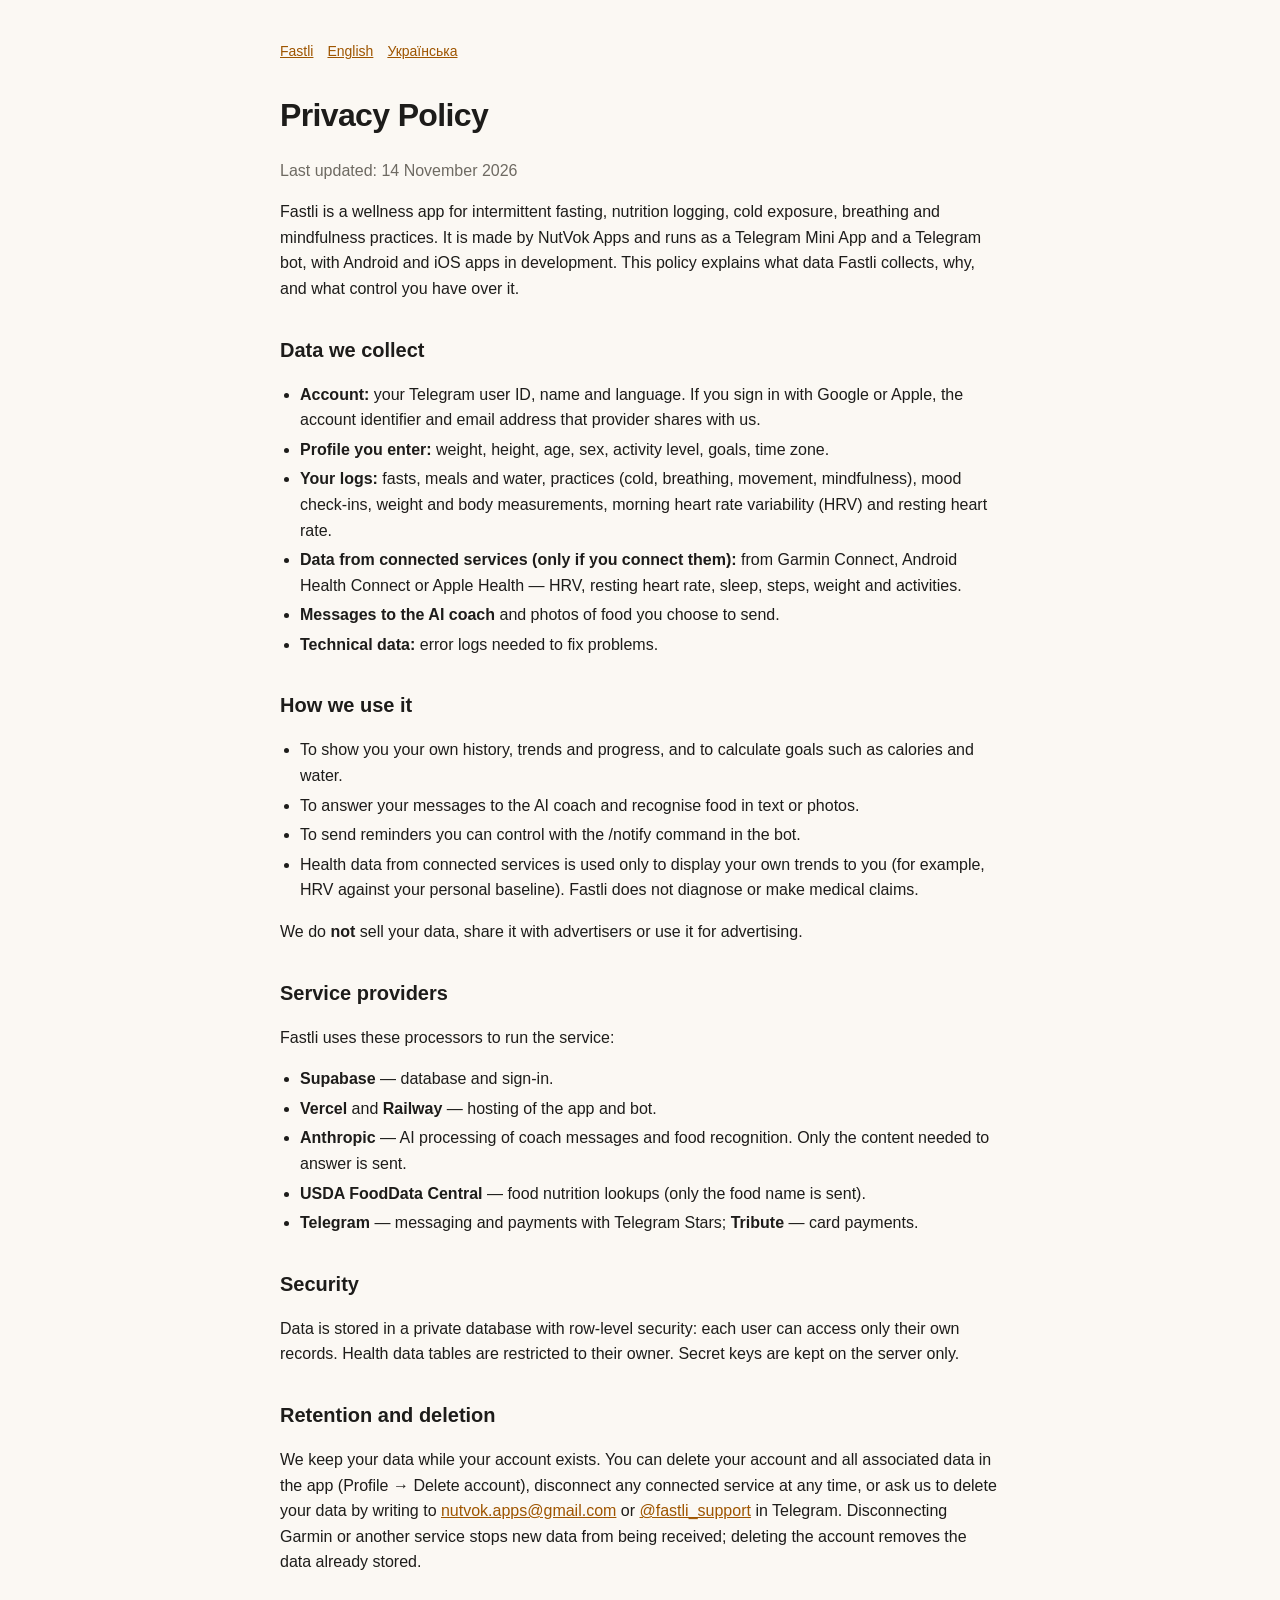
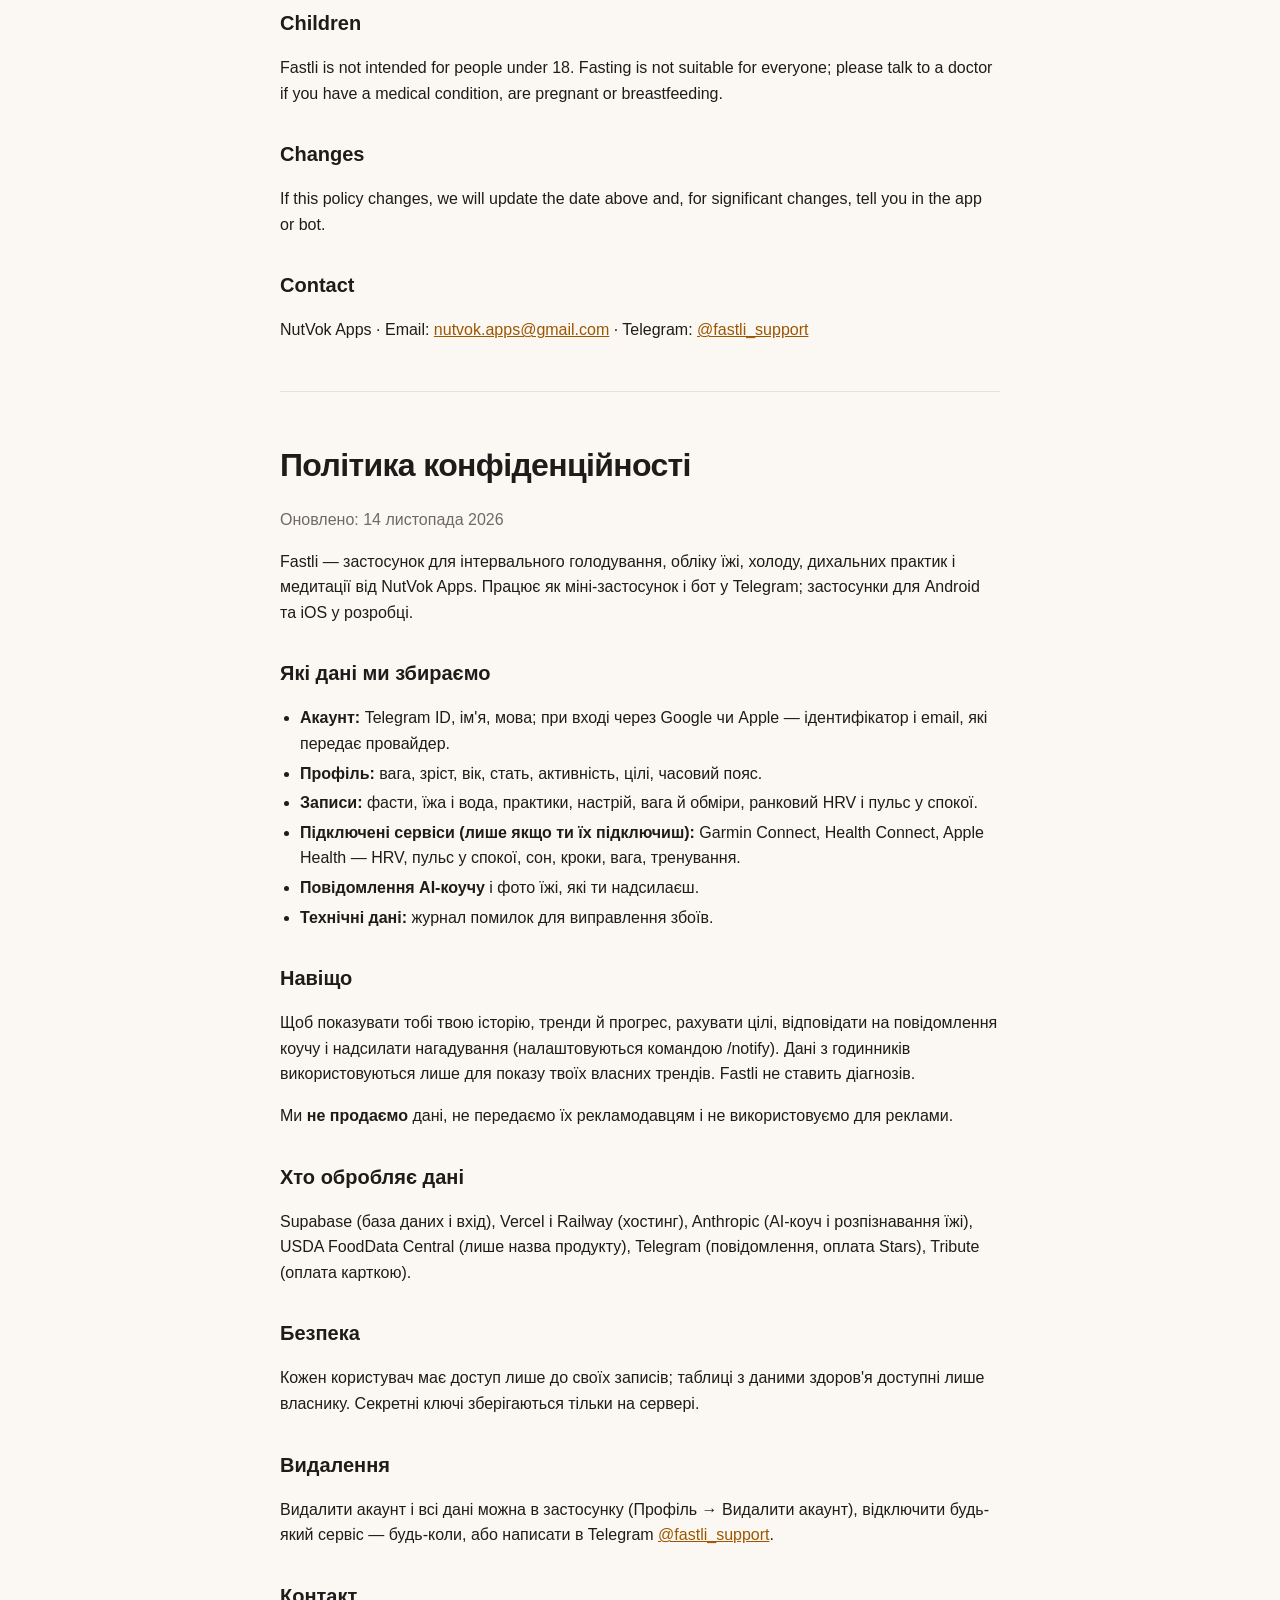
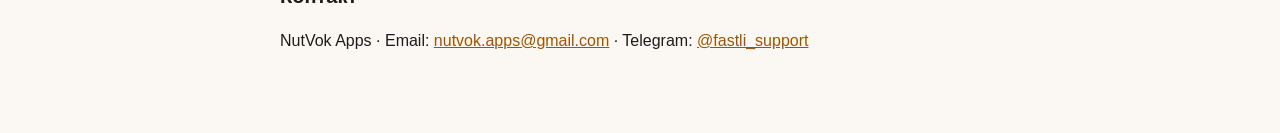
==== fastli/privacy.html @ 0a67c324 "Add Fastli: about page and privacy policy Co-Authored-By: Claude Opus 5.5 <noreply@anthropic.com> Cl" ====
<!doctype html>
<html lang="en">
<head>
<meta charset="utf-8">
<meta name="viewport" content="width=device-width, initial-scale=1">
<title>Fastli — Privacy Policy</title>
<style>
  body{margin:0;background:#FBF8F3;color:#1D1C1A;font:16px/1.6 -apple-system,BlinkMacSystemFont,"Segoe UI",Roboto,sans-serif}
  main{max-width:720px;margin:0 auto;padding:40px 22px 64px}
  h1{font-size:32px;letter-spacing:-.02em;margin:0 0 4px} h2{font-size:20px;margin:32px 0 8px}
  .muted{color:#6E6A62} a{color:#9E5500} ul{padding-left:20px} li{margin:4px 0}
  nav{margin-bottom:28px;font-size:14px} nav a{margin-right:14px}
  hr{border:none;border-top:1px solid #E8E2D8;margin:48px 0}
  @media (prefers-color-scheme:dark){body{background:#0B0B0C;color:#F4F3F0}.muted{color:#A3A09A}a{color:#FFB45C}hr{border-color:#26262A}}
</style>
</head>
<body><main>
<nav><a href="./">Fastli</a><a href="#en">English</a><a href="#uk">Українська</a></nav>

<section id="en">
<h1>Privacy Policy</h1>
<p class="muted">Last updated: 14 November 2026</p>

<p>Fastli is a wellness app for intermittent fasting, nutrition logging, cold exposure, breathing and mindfulness practices. It is made by NutVok Apps and runs as a Telegram Mini App and a Telegram bot, with Android and iOS apps in development. This policy explains what data Fastli collects, why, and what control you have over it.</p>

<h2>Data we collect</h2>
<ul>
  <li><b>Account:</b> your Telegram user ID, name and language. If you sign in with Google or Apple, the account identifier and email address that provider shares with us.</li>
  <li><b>Profile you enter:</b> weight, height, age, sex, activity level, goals, time zone.</li>
  <li><b>Your logs:</b> fasts, meals and water, practices (cold, breathing, movement, mindfulness), mood check-ins, weight and body measurements, morning heart rate variability (HRV) and resting heart rate.</li>
  <li><b>Data from connected services (only if you connect them):</b> from Garmin Connect, Android Health Connect or Apple Health — HRV, resting heart rate, sleep, steps, weight and activities.</li>
  <li><b>Messages to the AI coach</b> and photos of food you choose to send.</li>
  <li><b>Technical data:</b> error logs needed to fix problems.</li>
</ul>

<h2>How we use it</h2>
<ul>
  <li>To show you your own history, trends and progress, and to calculate goals such as calories and water.</li>
  <li>To answer your messages to the AI coach and recognise food in text or photos.</li>
  <li>To send reminders you can control with the /notify command in the bot.</li>
  <li>Health data from connected services is used only to display your own trends to you (for example, HRV against your personal baseline). Fastli does not diagnose or make medical claims.</li>
</ul>
<p>We do <b>not</b> sell your data, share it with advertisers or use it for advertising.</p>

<h2>Service providers</h2>
<p>Fastli uses these processors to run the service:</p>
<ul>
  <li><b>Supabase</b> — database and sign-in.</li>
  <li><b>Vercel</b> and <b>Railway</b> — hosting of the app and bot.</li>
  <li><b>Anthropic</b> — AI processing of coach messages and food recognition. Only the content needed to answer is sent.</li>
  <li><b>USDA FoodData Central</b> — food nutrition lookups (only the food name is sent).</li>
  <li><b>Telegram</b> — messaging and payments with Telegram Stars; <b>Tribute</b> — card payments.</li>
</ul>

<h2>Security</h2>
<p>Data is stored in a private database with row-level security: each user can access only their own records. Health data tables are restricted to their owner. Secret keys are kept on the server only.</p>

<h2>Retention and deletion</h2>
<p>We keep your data while your account exists. You can delete your account and all associated data in the app (Profile → Delete account), disconnect any connected service at any time, or ask us to delete your data by writing to <a href="mailto:nutvok.apps@gmail.com">nutvok.apps@gmail.com</a> or <a href="https://t.me/fastli_support">@fastli_support</a> in Telegram. Disconnecting Garmin or another service stops new data from being received; deleting the account removes the data already stored.</p>

<h2>Children</h2>
<p>Fastli is not intended for people under 18. Fasting is not suitable for everyone; please talk to a doctor if you have a medical condition, are pregnant or breastfeeding.</p>

<h2>Changes</h2>
<p>If this policy changes, we will update the date above and, for significant changes, tell you in the app or bot.</p>

<h2>Contact</h2>
<p>NutVok Apps · Email: <a href="mailto:nutvok.apps@gmail.com">nutvok.apps@gmail.com</a> · Telegram: <a href="https://t.me/fastli_support">@fastli_support</a></p>
</section>

<hr>

<section id="uk" lang="uk">
<h1>Політика конфіденційності</h1>
<p class="muted">Оновлено: 14 листопада 2026</p>
<p>Fastli — застосунок для інтервального голодування, обліку їжі, холоду, дихальних практик і медитації від NutVok Apps. Працює як міні-застосунок і бот у Telegram; застосунки для Android та iOS у розробці.</p>
<h2>Які дані ми збираємо</h2>
<ul>
  <li><b>Акаунт:</b> Telegram ID, ім'я, мова; при вході через Google чи Apple — ідентифікатор і email, які передає провайдер.</li>
  <li><b>Профіль:</b> вага, зріст, вік, стать, активність, цілі, часовий пояс.</li>
  <li><b>Записи:</b> фасти, їжа і вода, практики, настрій, вага й обміри, ранковий HRV і пульс у спокої.</li>
  <li><b>Підключені сервіси (лише якщо ти їх підключиш):</b> Garmin Connect, Health Connect, Apple Health — HRV, пульс у спокої, сон, кроки, вага, тренування.</li>
  <li><b>Повідомлення AI-коучу</b> і фото їжі, які ти надсилаєш.</li>
  <li><b>Технічні дані:</b> журнал помилок для виправлення збоїв.</li>
</ul>
<h2>Навіщо</h2>
<p>Щоб показувати тобі твою історію, тренди й прогрес, рахувати цілі, відповідати на повідомлення коучу і надсилати нагадування (налаштовуються командою /notify). Дані з годинників використовуються лише для показу твоїх власних трендів. Fastli не ставить діагнозів.</p>
<p>Ми <b>не продаємо</b> дані, не передаємо їх рекламодавцям і не використовуємо для реклами.</p>
<h2>Хто обробляє дані</h2>
<p>Supabase (база даних і вхід), Vercel і Railway (хостинг), Anthropic (AI-коуч і розпізнавання їжі), USDA FoodData Central (лише назва продукту), Telegram (повідомлення, оплата Stars), Tribute (оплата карткою).</p>
<h2>Безпека</h2>
<p>Кожен користувач має доступ лише до своїх записів; таблиці з даними здоров'я доступні лише власнику. Секретні ключі зберігаються тільки на сервері.</p>
<h2>Видалення</h2>
<p>Видалити акаунт і всі дані можна в застосунку (Профіль → Видалити акаунт), відключити будь-який сервіс — будь-коли, або написати в Telegram <a href="https://t.me/fastli_support">@fastli_support</a>.</p>
<h2>Контакт</h2>
<p>NutVok Apps · Email: <a href="mailto:nutvok.apps@gmail.com">nutvok.apps@gmail.com</a> · Telegram: <a href="https://t.me/fastli_support">@fastli_support</a></p>
</section>
</main></body>
</html>
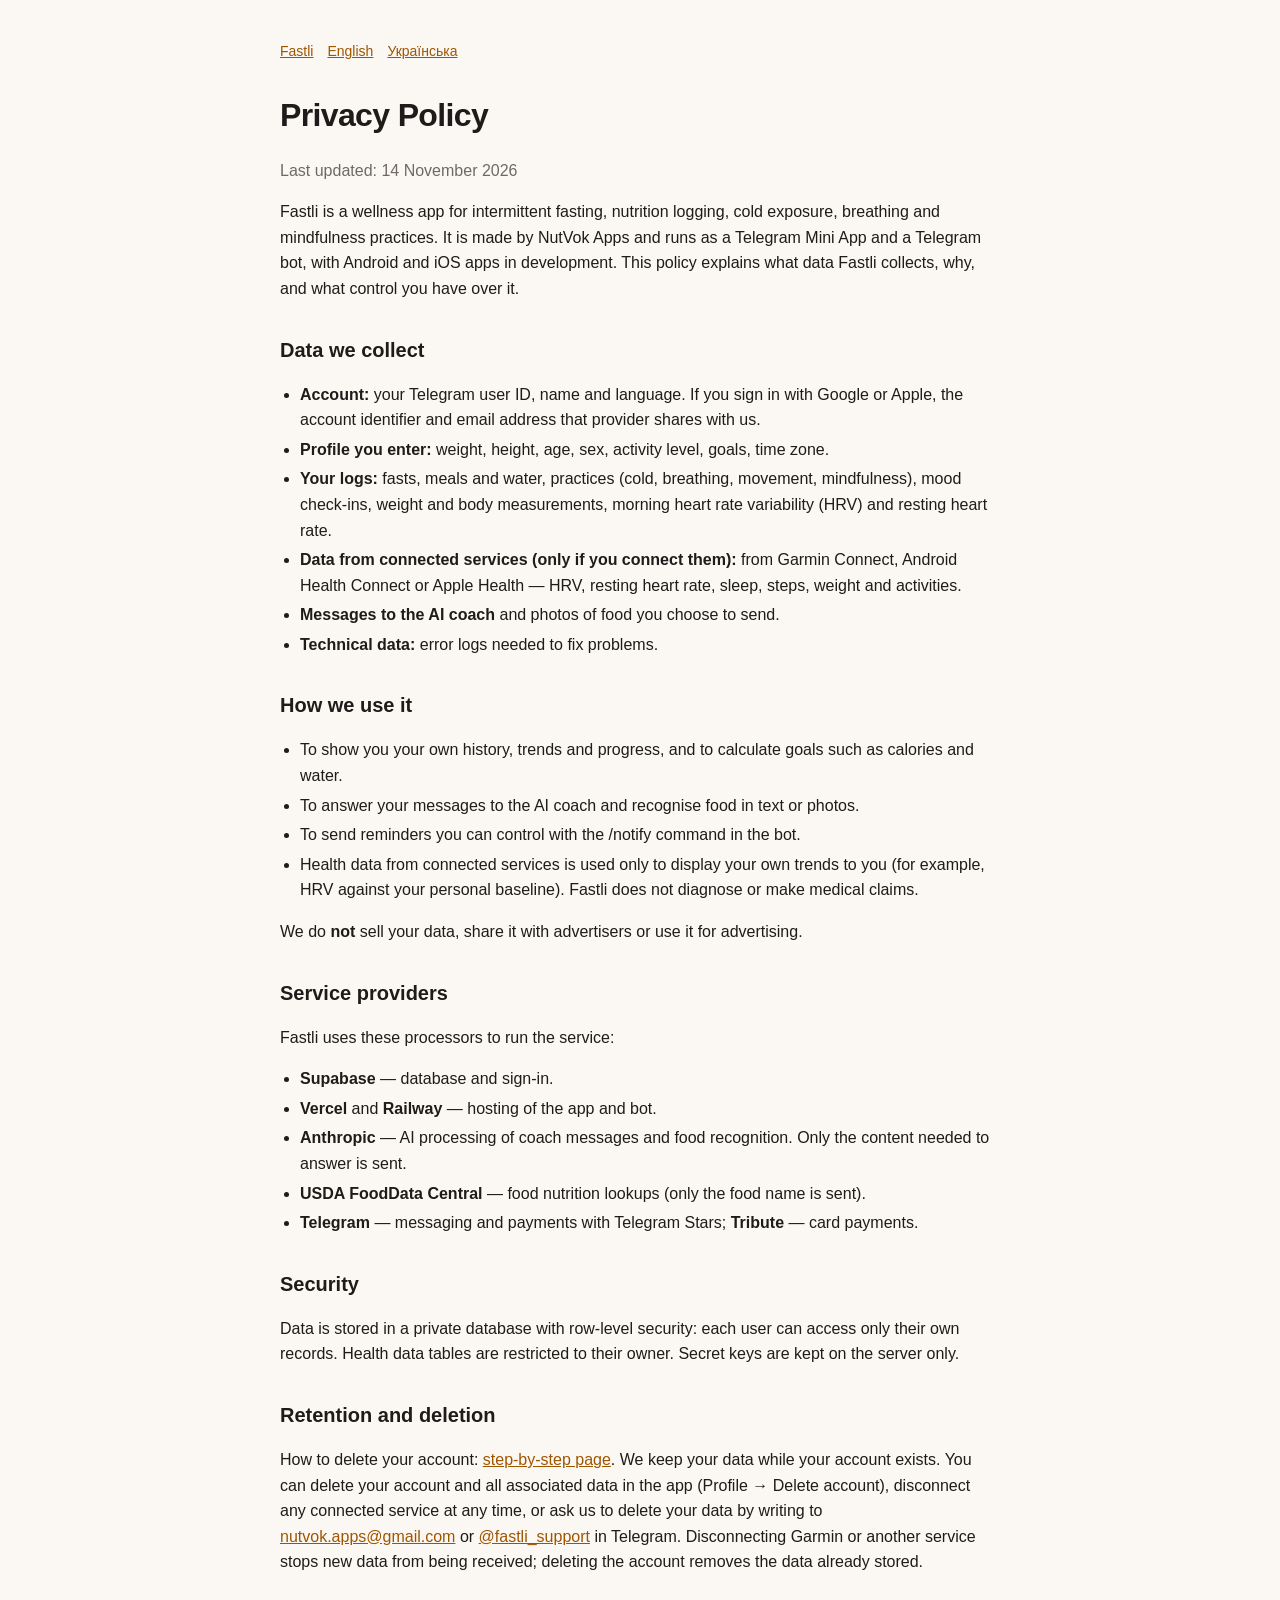
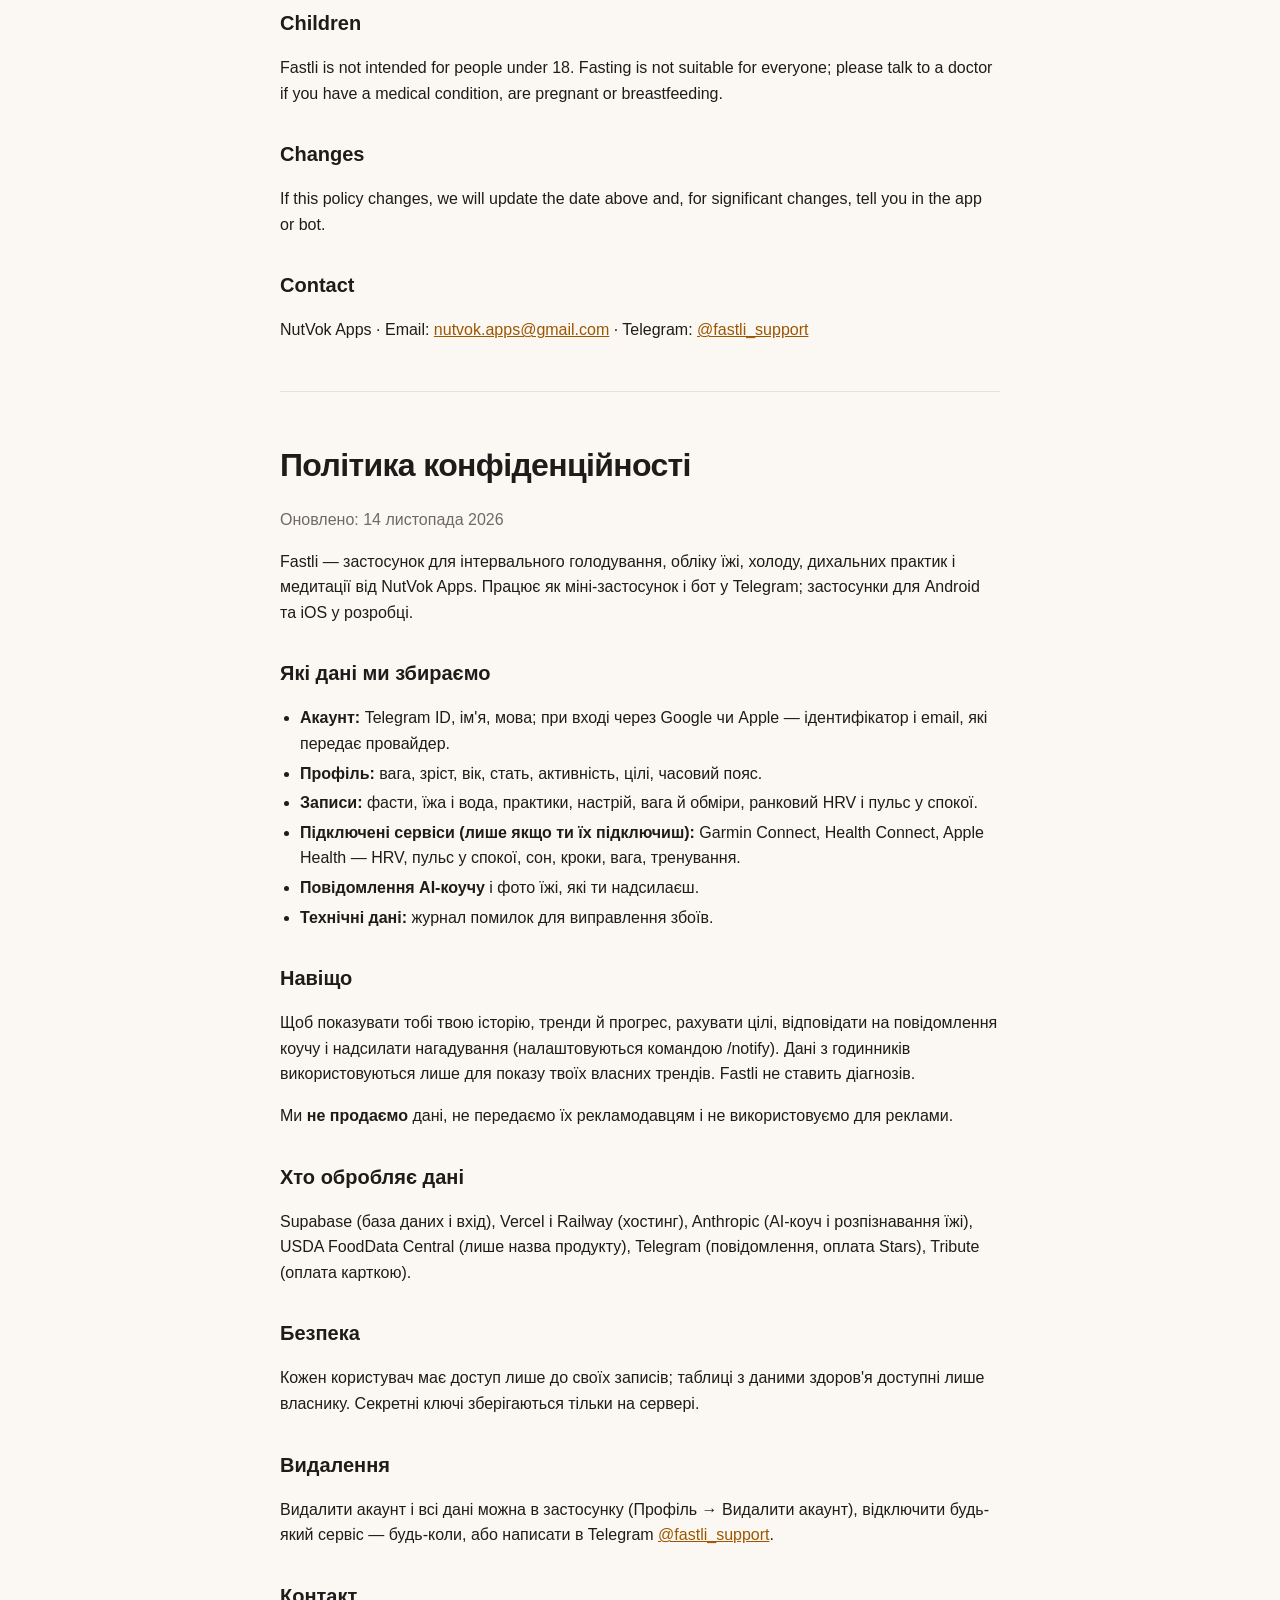
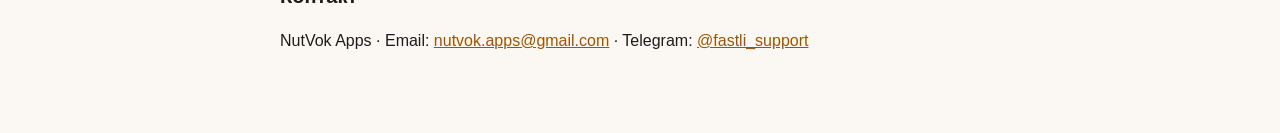
==== commit 7bb856fc: "Fastli: account deletion page Co-Authored-By: Claude Opus 5.5 <noreply@anthropic.com> Claude-Session" ====
--- a/fastli/privacy.html
+++ b/fastli/privacy.html
@@ -56,7 +56,7 @@
 <p>Data is stored in a private database with row-level security: each user can access only their own records. Health data tables are restricted to their owner. Secret keys are kept on the server only.</p>
 
 <h2>Retention and deletion</h2>
-<p>We keep your data while your account exists. You can delete your account and all associated data in the app (Profile → Delete account), disconnect any connected service at any time, or ask us to delete your data by writing to <a href="mailto:nutvok.apps@gmail.com">nutvok.apps@gmail.com</a> or <a href="https://t.me/fastli_support">@fastli_support</a> in Telegram. Disconnecting Garmin or another service stops new data from being received; deleting the account removes the data already stored.</p>
+<p>How to delete your account: <a href="delete-account.html">step-by-step page</a>. We keep your data while your account exists. You can delete your account and all associated data in the app (Profile → Delete account), disconnect any connected service at any time, or ask us to delete your data by writing to <a href="mailto:nutvok.apps@gmail.com">nutvok.apps@gmail.com</a> or <a href="https://t.me/fastli_support">@fastli_support</a> in Telegram. Disconnecting Garmin or another service stops new data from being received; deleting the account removes the data already stored.</p>
 
 <h2>Children</h2>
 <p>Fastli is not intended for people under 18. Fasting is not suitable for everyone; please talk to a doctor if you have a medical condition, are pregnant or breastfeeding.</p>
